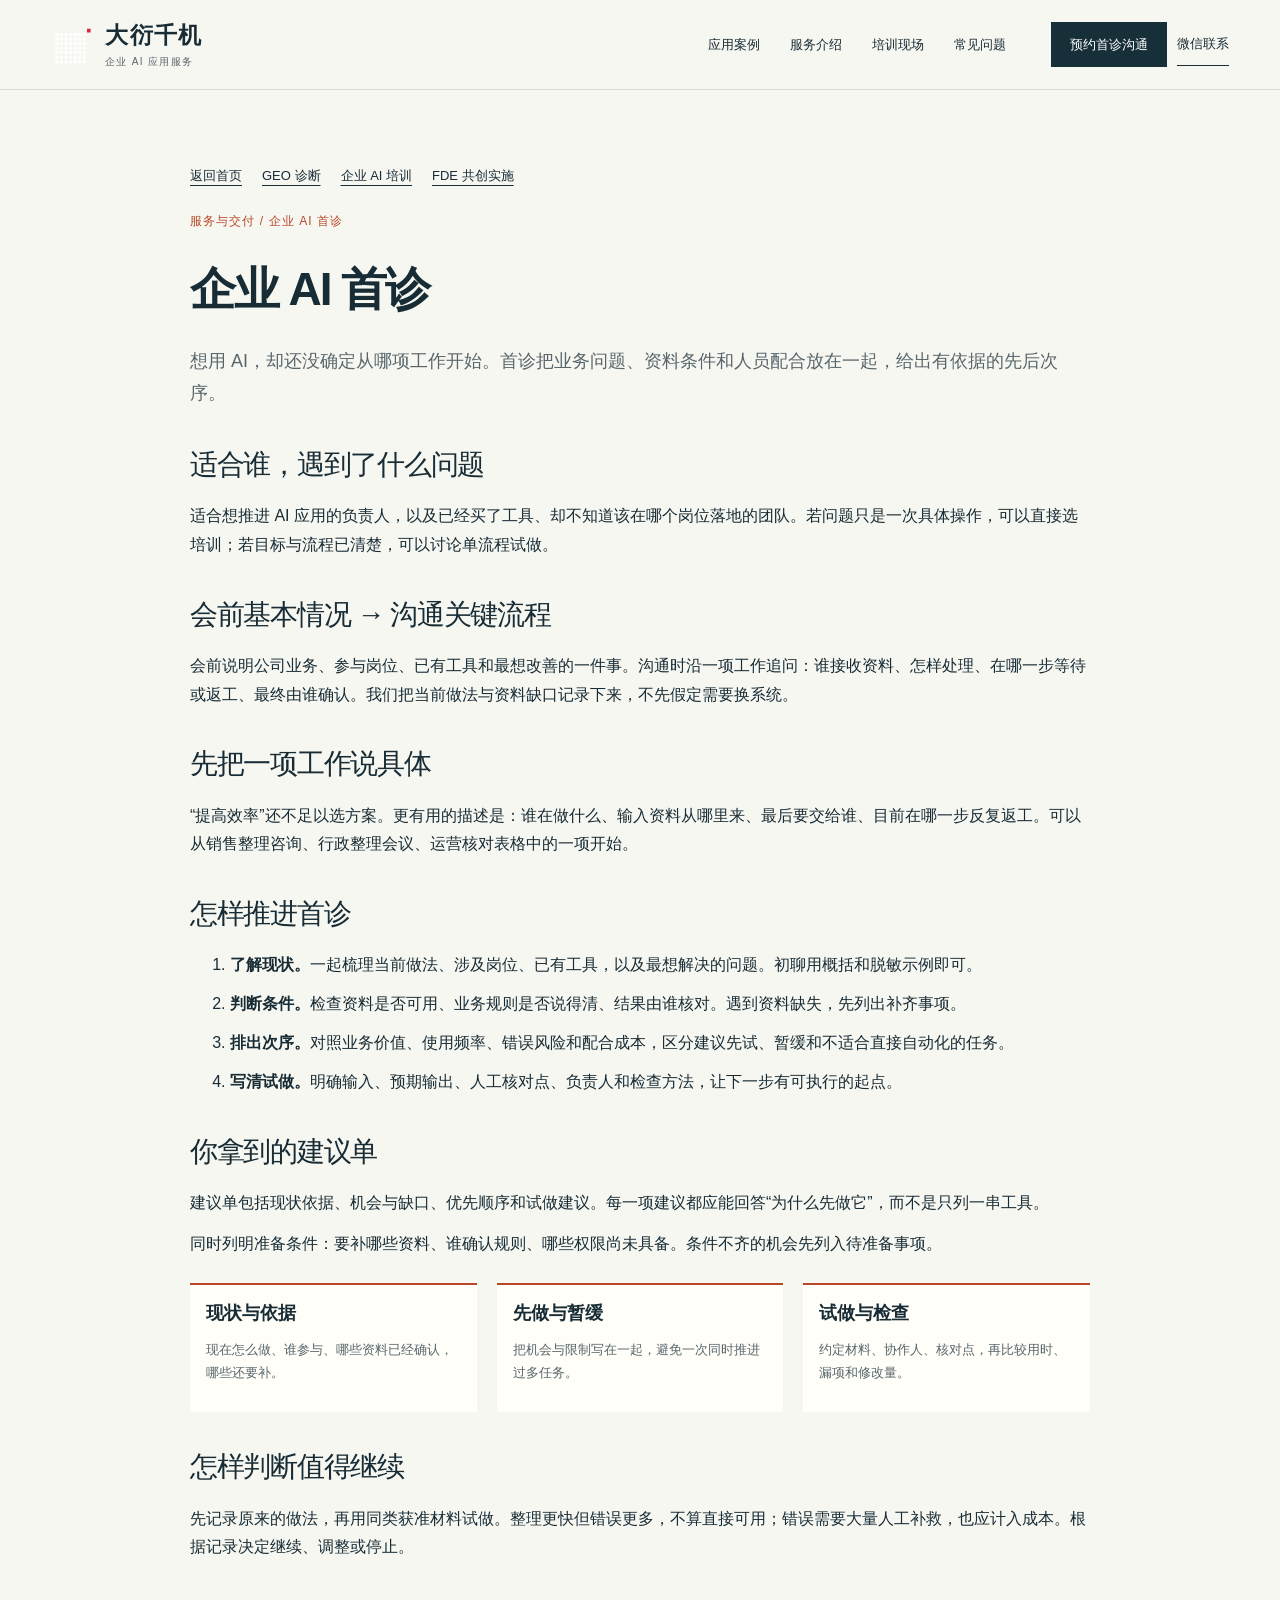
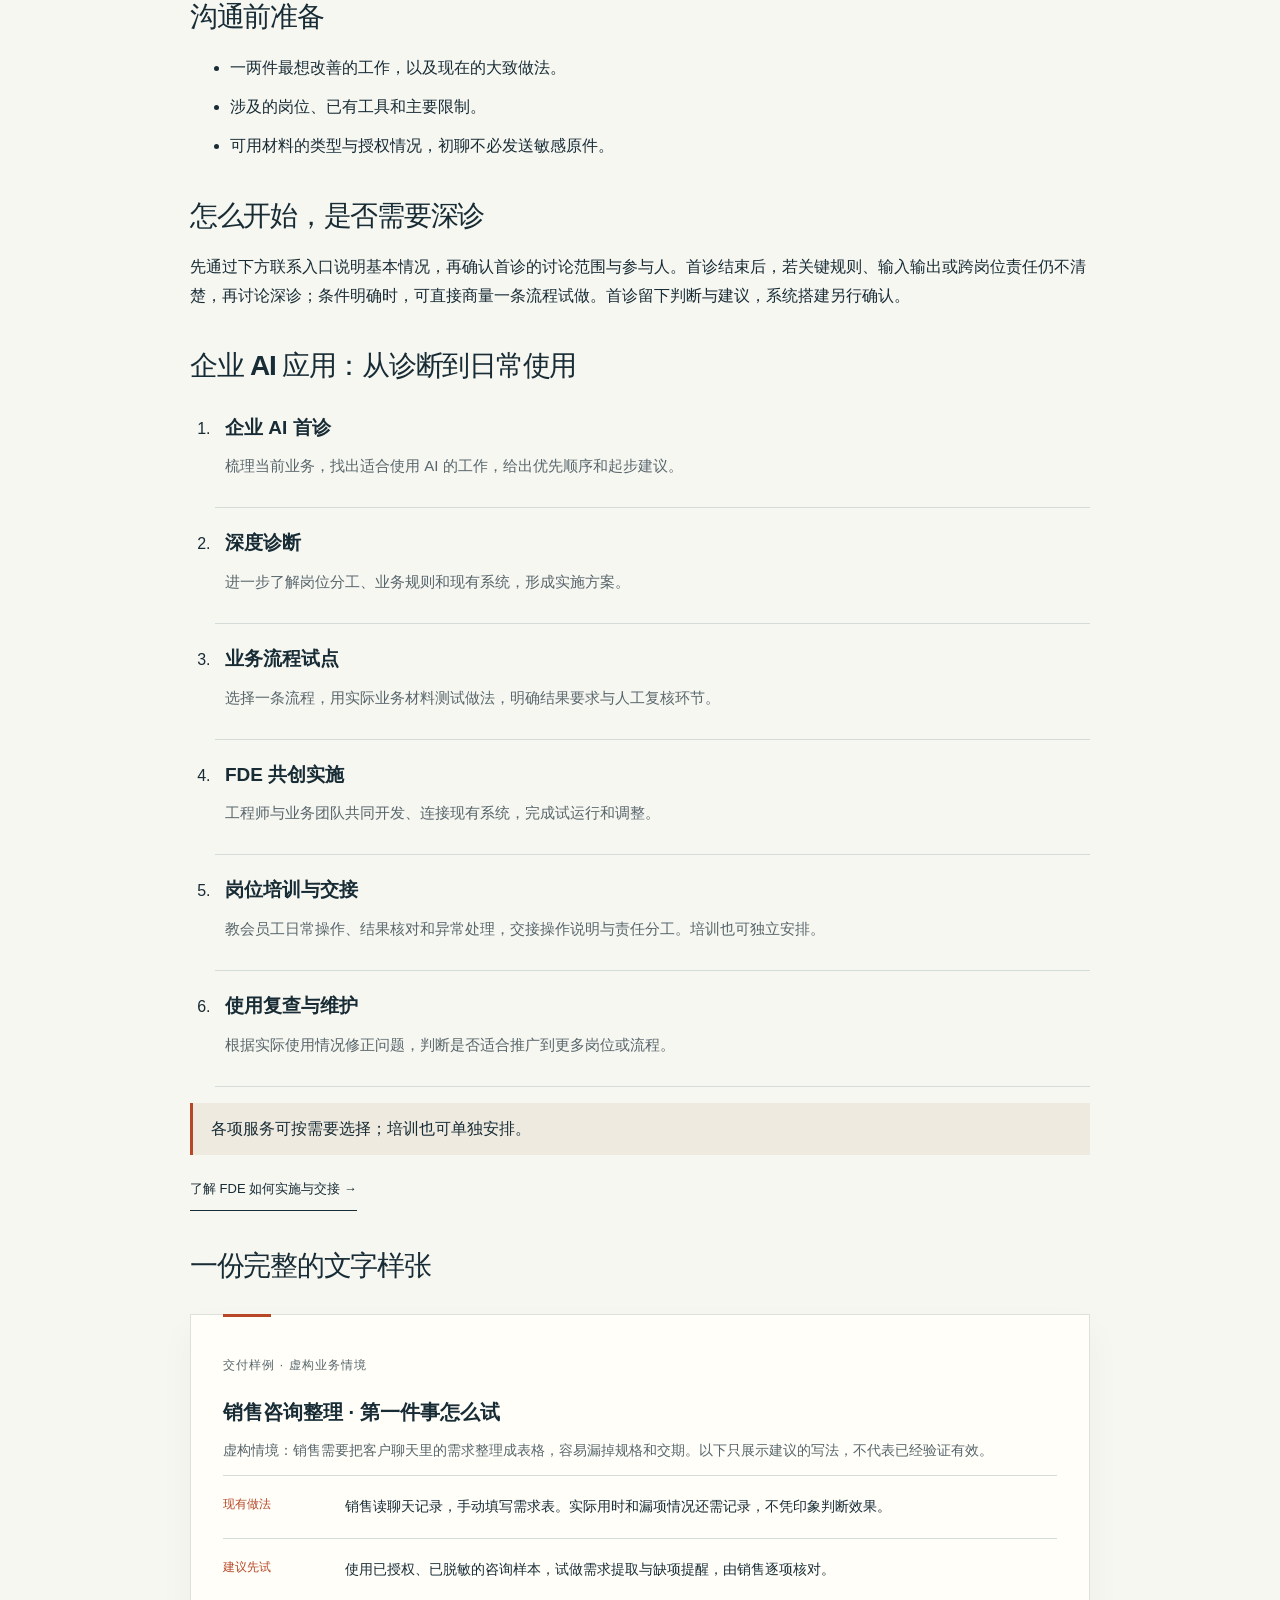
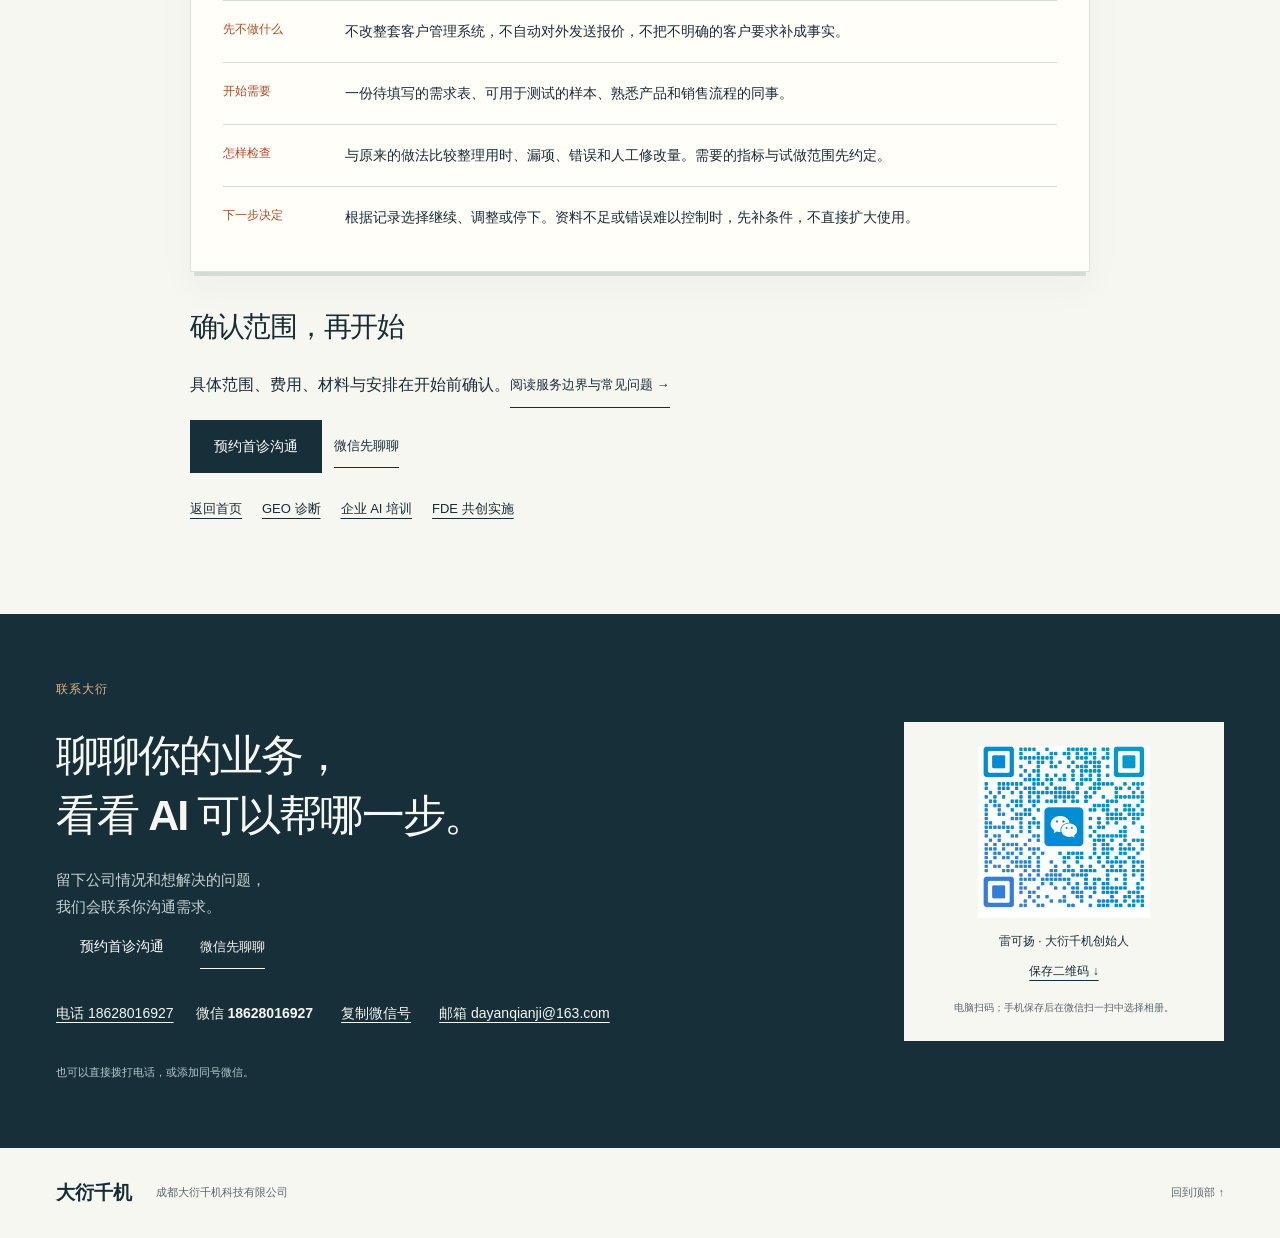
==== services/diagnosis/index.html @ b0a066de "Publish existing public website" ====
<!doctype html><html lang="zh-CN"><head><meta charset="utf-8"><meta name="viewport" content="width=device-width,initial-scale=1"><title>企业 AI 首诊：流程与交付｜大衍千机</title><meta name="description" content="梳理现状与条件，输出机会、优先顺序和试做检查建议。"><link rel="stylesheet" href="../../assets/page.css"><script type="application/ld+json">{"@context": "https://schema.org", "@graph": [{"@type": "Organization", "@id": "https://dayanqianji.com/#organization", "name": "成都大衍千机科技有限公司", "alternateName": "大衍千机", "founder": {"@id": "https://dayanqianji.com/#person"}, "telephone": "18628016927", "email": "dayanqianji@163.com", "url": "https://dayanqianji.com/"}, {"@type": "Person", "@id": "https://dayanqianji.com/#person", "name": "雷可扬", "alternateName": "可扬", "jobTitle": "大衍千机创始人", "worksFor": {"@id": "https://dayanqianji.com/#organization"}}, {"@type": "Service", "name": "企业 AI 首诊", "description": "梳理现状与条件，输出机会、优先顺序和试做检查建议。", "provider": {"@id": "https://dayanqianji.com/#organization"}, "url": "https://dayanqianji.com/services/diagnosis/"}]}</script>
<link rel="canonical" href="https://dayanqianji.com/services/diagnosis/">
<meta property="og:url" content="https://dayanqianji.com/services/diagnosis/"><noscript><style>[data-contact],[data-copy-wechat]{display:none!important}</style></noscript></head><body id="top"><a class="skip" href="#main">跳到正文</a><header class="header">
  <a class="brand" href="../../index.html#top" aria-label="大衍千机首页"><img src="../../assets/logo.svg" width="42" height="42" alt=""><span>大衍千机<small>企业 AI 应用服务</small></span></a>
  <nav aria-label="主导航"><a href="../../index.html#scenarios">应用案例</a><a href="../../index.html#services">服务介绍</a><a href="../../index.html#scenes">培训现场</a><a href="../../index.html#questions">常见问题</a></nav>
  <span class="contact-actions"><a class="button lead-cta small" href="https://my.feishu.cn/share/base/shrcnSEuHCzFN039XWlW2ZPDxAg">预约首诊沟通</a><button class="text-link contact-alternative small" data-contact>微信联系</button></span>
</header>
<main id="main"><article class="wrap detail-page"><nav class="detail-nav" aria-label="其他服务"><a href="../../index.html">返回首页</a><a href="../geo/index.html">GEO 诊断</a><a href="../training/index.html">企业 AI 培训</a><a href="../fde/index.html">FDE 共创实施</a></nav><p class="eyebrow">服务与交付 / 企业 AI 首诊</p><h1>企业 AI 首诊</h1><p class="lead">想用 AI，却还没确定从哪项工作开始。首诊把业务问题、资料条件和人员配合放在一起，给出有依据的先后次序。</p>
<h2>适合谁，遇到了什么问题</h2>
<p>适合想推进 AI 应用的负责人，以及已经买了工具、却不知道该在哪个岗位落地的团队。若问题只是一次具体操作，可以直接选培训；若目标与流程已清楚，可以讨论单流程试做。</p>
<h2>会前基本情况 → 沟通关键流程</h2>
<p>会前说明公司业务、参与岗位、已有工具和最想改善的一件事。沟通时沿一项工作追问：谁接收资料、怎样处理、在哪一步等待或返工、最终由谁确认。我们把当前做法与资料缺口记录下来，不先假定需要换系统。</p>
<h2>先把一项工作说具体</h2>
<p>“提高效率”还不足以选方案。更有用的描述是：谁在做什么、输入资料从哪里来、最后要交给谁、目前在哪一步反复返工。可以从销售整理咨询、行政整理会议、运营核对表格中的一项开始。</p>
<h2>怎样推进首诊</h2>
<ol><li><strong>了解现状。</strong>一起梳理当前做法、涉及岗位、已有工具，以及最想解决的问题。初聊用概括和脱敏示例即可。</li><li><strong>判断条件。</strong>检查资料是否可用、业务规则是否说得清、结果由谁核对。遇到资料缺失，先列出补齐事项。</li><li><strong>排出次序。</strong>对照业务价值、使用频率、错误风险和配合成本，区分建议先试、暂缓和不适合直接自动化的任务。</li><li><strong>写清试做。</strong>明确输入、预期输出、人工核对点、负责人和检查方法，让下一步有可执行的起点。</li></ol>
<h2>你拿到的建议单</h2>
<p>建议单包括现状依据、机会与缺口、优先顺序和试做建议。每一项建议都应能回答“为什么先做它”，而不是只列一串工具。</p>
<p>同时列明准备条件：要补哪些资料、谁确认规则、哪些权限尚未具备。条件不齐的机会先列入待准备事项。</p>
<div class="channel-grid"><article><h3>现状与依据</h3><p>现在怎么做、谁参与、哪些资料已经确认，哪些还要补。</p></article><article><h3>先做与暂缓</h3><p>把机会与限制写在一起，避免一次同时推进过多任务。</p></article><article><h3>试做与检查</h3><p>约定材料、协作人、核对点，再比较用时、漏项和修改量。</p></article></div>
<h2>怎样判断值得继续</h2>
<p>先记录原来的做法，再用同类获准材料试做。整理更快但错误更多，不算直接可用；错误需要大量人工补救，也应计入成本。根据记录决定继续、调整或停止。</p>
<h2>沟通前准备</h2>
<ul><li>一两件最想改善的工作，以及现在的大致做法。</li><li>涉及的岗位、已有工具和主要限制。</li><li>可用材料的类型与授权情况，初聊不必发送敏感原件。</li></ul>
<h2>怎么开始，是否需要深诊</h2>
<p>先通过下方联系入口说明基本情况，再确认首诊的讨论范围与参与人。首诊结束后，若关键规则、输入输出或跨岗位责任仍不清楚，再讨论深诊；条件明确时，可直接商量一条流程试做。首诊留下判断与建议，系统搭建另行确认。</p>
<h2>企业 AI 应用：从诊断到日常使用</h2><ol class="path-steps"><li><h3>企业 AI 首诊</h3><p>梳理当前业务，找出适合使用 AI 的工作，给出优先顺序和起步建议。</p></li><li><h3>深度诊断</h3><p>进一步了解岗位分工、业务规则和现有系统，形成实施方案。</p></li><li><h3>业务流程试点</h3><p>选择一条流程，用实际业务材料测试做法，明确结果要求与人工复核环节。</p></li><li><h3>FDE 共创实施</h3><p>工程师与业务团队共同开发、连接现有系统，完成试运行和调整。</p></li><li><h3>岗位培训与交接</h3><p>教会员工日常操作、结果核对和异常处理，交接操作说明与责任分工。培训也可独立安排。</p></li><li><h3>使用复查与维护</h3><p>根据实际使用情况修正问题，判断是否适合推广到更多岗位或流程。</p></li></ol><p class="path-boundary">各项服务可按需要选择；培训也可单独安排。</p><a class="text-link" href="../../services/fde/index.html">了解 FDE 如何实施与交接 →</a><h2>一份完整的文字样张</h2><article class="paper sample-detail"><p class="eyebrow">交付样例 · 虚构业务情境</p><h3>销售咨询整理 · 第一件事怎么试</h3><p>虚构情境：销售需要把客户聊天里的需求整理成表格，容易漏掉规格和交期。以下只展示建议的写法，不代表已经验证有效。</p><dl><div><dt>现有做法</dt><dd>销售读聊天记录，手动填写需求表。实际用时和漏项情况还需记录，不凭印象判断效果。</dd></div><div><dt>建议先试</dt><dd>使用已授权、已脱敏的咨询样本，试做需求提取与缺项提醒，由销售逐项核对。</dd></div><div><dt>先不做什么</dt><dd>不改整套客户管理系统，不自动对外发送报价，不把不明确的客户要求补成事实。</dd></div><div><dt>开始需要</dt><dd>一份待填写的需求表、可用于测试的样本、熟悉产品和销售流程的同事。</dd></div><div><dt>怎样检查</dt><dd>与原来的做法比较整理用时、漏项、错误和人工修改量。需要的指标与试做范围先约定。</dd></div><div><dt>下一步决定</dt><dd>根据记录选择继续、调整或停下。资料不足或错误难以控制时，先补条件，不直接扩大使用。</dd></div></dl></article><h2>确认范围，再开始</h2><p>具体范围、费用、材料与安排在开始前确认。<a class="text-link" href="../../index.html#questions">阅读服务边界与常见问题 →</a></p><span class="contact-actions"><a class="button lead-cta" href="https://my.feishu.cn/share/base/shrcnSEuHCzFN039XWlW2ZPDxAg">预约首诊沟通</a><button class="text-link contact-alternative" data-contact="企业 AI 首诊">微信先聊聊</button></span><nav class="detail-nav" aria-label="其他服务"><a href="../../index.html">返回首页</a><a href="../geo/index.html">GEO 诊断</a><a href="../training/index.html">企业 AI 培训</a><a href="../fde/index.html">FDE 共创实施</a></nav></article><section class="contact-section" id="contact"><div class="wrap contact-grid">
  <div><p class="eyebrow">联系大衍</p><h2>聊聊你的业务，<br>看看 AI 可以帮哪一步。</h2><p>留下公司情况和想解决的问题，<br>我们会联系你沟通需求。</p><span class="contact-actions"><a class="button lead-cta" href="https://my.feishu.cn/share/base/shrcnSEuHCzFN039XWlW2ZPDxAg">预约首诊沟通</a><button class="text-link contact-alternative" data-contact>微信先聊聊</button></span><div class="public-contact"><a href="tel:18628016927">电话 18628016927</a><span>微信 <b>18628016927</b></span><button data-copy-wechat="18628016927">复制微信号</button><noscript><small>可选中微信号手动复制。</small></noscript><a href="mailto:dayanqianji@163.com">邮箱 dayanqianji@163.com</a><p role="status" aria-live="polite"></p></div><p class="contact-small">也可以直接拨打电话，或添加同号微信。</p></div>
  <div class="qr-card"><img src="../../assets/verified-wechat-qr.png" alt="可扬微信二维码" width="192" height="192"><p>雷可扬 · 大衍千机创始人</p><a href="../../assets/verified-wechat-qr.png" download="可扬-微信二维码.png">保存二维码 ↓</a><small>电脑扫码；手机保存后在微信扫一扫中选择相册。</small></div>
</div></section>
</main><footer class="wrap"><span class="footer-brand">大衍千机</span><span>成都大衍千机科技有限公司</span><a href="#top">回到顶部 ↑</a></footer>
<dialog id="sample-dialog" aria-labelledby="sample-title"><div class="dialog-bar"><span>大衍千机 / 交付样例</span><button data-close aria-label="关闭样例">×</button></div><div class="dialog-content"><p class="eyebrow">交付样例 · 虚构业务情境</p><h2 id="sample-title"></h2><div id="sample-content"></div><div class="dialog-actions"><button class="text-link" id="download-sample">保存文字样例 ↓</button><span class="contact-actions"><a class="button lead-cta" href="https://my.feishu.cn/share/base/shrcnSEuHCzFN039XWlW2ZPDxAg">预约首诊沟通</a><button class="text-link contact-alternative" id="sample-contact" data-contact>微信先聊聊</button></span></div></div></dialog>
<dialog id="photo-dialog" aria-labelledby="photo-title"><div class="dialog-bar"><span id="photo-title">现场原图</span><button data-close aria-label="关闭现场照片">×</button></div><div class="photo-body"></div></dialog>
<dialog id="contact-dialog" aria-labelledby="contact-title"><div class="dialog-bar"><span>微信联系 / 雷可扬</span><button data-close aria-label="关闭联系窗口">×</button></div><div class="dialog-content"><p class="eyebrow">不用填表，也不会自动提交资料</p><h2 id="contact-title">加个微信，聊具体的事。</h2><div class="public-contact"><a href="tel:18628016927">电话 18628016927</a><span>微信 <b>18628016927</b></span><button data-copy-wechat="18628016927">复制微信号</button><noscript><small>可选中微信号手动复制。</small></noscript><a href="mailto:dayanqianji@163.com">邮箱 dayanqianji@163.com</a><p role="status" aria-live="polite"></p></div><div class="contact-modal-grid"><div class="modal-qr"><img src="../../assets/verified-wechat-qr.png" alt="可扬微信二维码" width="210" height="210"><a class="text-link" href="../../assets/verified-wechat-qr.png" download="可扬-微信二维码.png">保存二维码 ↓</a><p>电脑用微信扫码。手机保存图片后，<br>在微信“扫一扫”中从相册选择。<br>若无法下载，可长按图片保存。</p></div><div class="message-helper"><label for="topic">你想聊什么</label><select id="topic"><option>还没确定，先聊聊情况</option><option>企业 AI 首诊</option><option>GEO 诊断</option><option>企业 AI 培训</option><option>FDE 共创实施</option></select><label for="message">可以这样开场 <small>可修改后复制到微信</small></label><textarea id="message" rows="5" maxlength="1200"></textarea><button class="button" id="copy-message">复制这段话</button><p id="copy-status" role="status" aria-live="polite">文字仅留在当前页面，不会自动发送或保存。</p></div></div></div></dialog>
<aside class="mobile-contact" aria-label="快捷联系"><a href="tel:18628016927">电话</a><a href="mailto:dayanqianji@163.com">邮件</a><a href="#contact">微信 / 二维码</a></aside><script src="../../assets/page.js" defer></script></body></html>
---- assets/page.css ----
:root{--ink:#182c35;--muted:#58666b;--paper:#f7f7f2;--white:#fff;--line:#d4dcd9;--accent:#b74726;--soft:#eeeae0;--navy:#172f39;--font:-apple-system,BlinkMacSystemFont,"PingFang SC","Microsoft YaHei",sans-serif}
*{box-sizing:border-box}html{scroll-behavior:smooth;scroll-padding-top:110px}body{margin:0;background:var(--paper);color:var(--ink);font:16px/1.8 var(--font);-webkit-font-smoothing:antialiased}body.lock{overflow:hidden}h1,h2,h3,h4,h5,p,figure{margin:0}h1,h2,h3,h4,h5{line-height:1.35}h1,h2{letter-spacing:-.045em}button,input,textarea,select{font:inherit}button,a,summary{touch-action:manipulation;-webkit-tap-highlight-color:transparent}button{cursor:pointer;border:0;background:none;color:inherit}a{color:inherit;text-decoration:none}img{display:block;max-width:100%;height:auto}button:focus-visible,a:focus-visible,summary:focus-visible,select:focus-visible,textarea:focus-visible{outline:3px solid var(--accent);outline-offset:5px}button:hover,a:hover{text-decoration-color:currentColor}.wrap{width:min(1240px,calc(100% - 112px));margin-inline:auto}.skip{position:fixed;top:-100px;left:16px;padding:12px;background:white;z-index:100}.skip:focus{top:10px}.header{height:90px;padding:0 4%;display:flex;align-items:center;gap:45px;border-bottom:1px solid var(--line);background:#f7f7f2f5;position:sticky;top:0;z-index:10;backdrop-filter:blur(12px)}.brand{display:flex;align-items:center;gap:12px;margin-right:auto}.brand img{width:42px;height:42px}.brand>span{font-size:23px;font-weight:650;letter-spacing:.06em;line-height:1.25}.brand small{display:block;color:var(--muted);font-size:10px;font-weight:400;letter-spacing:.13em;margin-top:6px}.header nav{display:flex;gap:30px;font-size:13px}.header nav a{padding-block:12px}.header nav a:hover{color:var(--accent)}.button{display:inline-flex;justify-content:space-between;align-items:center;gap:36px;padding:13px 23px;background:var(--navy);color:#fff;min-height:50px;font-size:14px;border:1px solid transparent;transition:background .18s}.button:hover{background:#304b55}.button.small{font-size:13px;min-height:44px;padding:10px 18px;gap:25px}.eyebrow{font-size:12px;letter-spacing:.09em;color:var(--accent);margin-bottom:24px}.hero{display:grid;grid-template-columns:1fr 1fr;gap:70px;padding-block:64px 55px;align-items:center}.mark{display:inline-block;background:var(--accent);width:8px;height:8px;margin-right:8px}.hero h1{font-size:clamp(48px,4.65vw,68px);font-weight:650;line-height:1.23}.underline{position:relative;white-space:nowrap}.underline:after{content:"";position:absolute;bottom:-6px;height:4px;background:var(--accent);left:2px;right:0}.hero-lead{font-size:16px;color:var(--muted);margin-top:27px;line-height:1.9}.text-link{display:inline-flex;align-items:center;justify-content:space-between;gap:22px;min-height:44px;border-bottom:1px solid currentColor;padding:6px 0;font-size:13px}.text-link:hover{color:var(--accent)}.hero-copy>.text-link{margin-top:22px}.hero-side{padding-top:14px}.route-label{display:flex;justify-content:space-between;gap:12px;font-size:13px;border-bottom:1px solid var(--ink);padding-bottom:16px}.route-label>span{font-size:11px;color:var(--muted)}.route{display:grid;grid-template-columns:28px 1fr 22px;gap:16px;padding:27px 0;border-bottom:1px solid var(--line);transition:padding .2s,color .2s}.route:hover{color:var(--accent);padding-left:8px}.number{font-size:11px;color:var(--accent);padding-top:4px;font-variant-numeric:tabular-nums}.route strong{display:block;font-size:20px;font-weight:550;line-height:1.5}.route small{display:block;margin-top:8px;font-size:13px;color:var(--muted)}.route i{font-size:11px;font-style:normal;border-left:1px solid #b8c2c2;margin-left:14px;padding-left:14px}.arrow{font-size:24px;align-self:center}.human-note{display:flex;gap:13px;align-items:center;margin-top:26px}.human-note>img{width:48px;height:48px;border-radius:50%;object-fit:cover;object-position:50% 17%}.human-note p{font-size:12px;line-height:1.8}.human-note b{font-weight:500}.human-note p span{display:block;color:var(--muted);font-size:11px}.human-note button{font-size:12px;margin-left:auto;min-height:44px;white-space:nowrap}.principle{border-top:1px solid var(--line);padding-block:18px;display:flex;justify-content:space-between;font-size:12px;color:var(--muted)}.principle span:first-child{color:var(--ink)}
.service-section{padding:70px 0 80px;background:#e9eeeb}.section-heading{display:flex;justify-content:space-between;gap:30px;align-items:end;margin-bottom:36px}.section-heading .eyebrow{margin-bottom:16px}h2{font-size:38px;font-weight:550;line-height:1.4}.section-heading>p{font-size:14px;color:var(--muted);padding-bottom:5px}.service-tabs{display:grid;grid-template-columns:repeat(3,1fr);border-bottom:1px solid #bac6c2;margin-bottom:34px}.service-tabs button{text-align:left;padding:18px 20px;font-size:17px;border-bottom:3px solid transparent;color:var(--muted)}.service-tabs button>span{font-size:11px;margin-right:17px;color:var(--accent)}.service-tabs button[aria-selected=true]{border-bottom-color:var(--accent);background:#f7f7f2;color:var(--ink)}.service-tabs button:hover{background:#f7f7f2}.service-panel{display:grid;grid-template-columns:.92fr 1.08fr;gap:64px;align-items:start}.service-copy{padding:14px 0}.service-tag{font-size:12px;color:var(--muted);margin-bottom:17px}.service-copy h3{font-size:30px;font-weight:550;margin-bottom:18px}.service-copy>p:not(.service-tag):not(.boundary){font-size:14px;color:#46585f;line-height:1.95}.service-copy h4{font-size:13px;margin-top:26px;margin-bottom:10px}.deliver-list{padding:0;list-style:none;font-size:14px;margin:0}.deliver-list li{padding:7px 0;border-bottom:1px solid #cdd7d2}.deliver-list li:before{content:"—";margin-right:10px;color:var(--accent)}.boundary{font-size:12px;color:var(--muted);margin:20px 0}.prepare{margin-top:13px;font-size:12px}.prepare summary{padding:10px 0;cursor:pointer;width:fit-content}.prepare p{color:var(--muted);padding:8px 0 0}.paper{background:#fffef9;padding:28px 32px 22px;box-shadow:0 8px 0 -4px #d3dcd5,0 16px 35px #1b343b0a;border:1px solid #dce1d9;position:relative;min-width:0}.paper:before{content:"";position:absolute;top:-1px;left:32px;height:3px;width:48px;background:var(--accent)}.paper-top{display:flex;justify-content:space-between;gap:10px;font-size:10px;color:var(--muted);padding-bottom:22px;border-bottom:1px solid var(--line)}.sample-label{color:#8e4026}.paper h4{font-size:27px;font-weight:500;margin-top:24px;margin-bottom:19px}.paper h4>span{color:var(--muted);font-size:21px}.paper-intro{font-size:13px;color:var(--muted);line-height:1.85;margin-bottom:18px}.paper-row{display:grid;grid-template-columns:76px 1fr;gap:17px;border-top:1px solid var(--line);padding:20px 0;font-size:13px}.status{font-size:11px;align-self:start;background:#eee5d7;color:#724e26;padding:3px 6px;white-space:nowrap;text-align:center}.status.neutral{background:#edf0ec;color:#52605e}.paper-footer{border-top:1px solid var(--line);display:flex;align-items:center;justify-content:space-between;gap:12px;padding-top:14px;margin-top:6px}.paper-footer>span{font-size:10px;color:var(--muted)}.paper-footer .text-link{font-size:12px;white-space:nowrap}.query{font-size:15px;background:#edf1ed;padding:16px 18px;border-left:2px solid var(--accent);margin-block:20px}.mini-tabs{display:flex;gap:20px;border-bottom:1px solid var(--line)}.mini-tabs button{padding:10px 3px;font-size:12px;min-height:44px;border-bottom:2px solid transparent;color:var(--muted)}.mini-tabs button[aria-pressed=true]{border-bottom-color:var(--accent);color:var(--accent)}.geo-step{padding-block:24px;min-height:200px;font-size:14px;color:var(--muted)}.geo-step h5{font-size:17px;margin-bottom:12px;color:var(--ink)}.small-note{font-size:11px;margin-top:14px}.exercise{padding:20px;background:#edf1ed;font-size:14px;margin-bottom:12px}.exercise>span{font-size:11px;color:var(--muted);display:block;margin-bottom:6px}#exercise-answer{border-left:2px solid var(--accent);padding:0 0 0 15px;font-size:13px;margin-top:20px}#exercise-answer p+p{margin-top:8px}.training-paper .paper-footer{margin-top:22px}
.people{padding-block:78px}.people-grid{display:grid;grid-template-columns:1fr 1fr;gap:35px;align-items:start}.founder{display:flex;gap:30px;align-items:center}.founder>img{width:46%;height:330px;object-fit:cover;object-position:50% 15%}.founder .eyebrow{font-size:11px;margin-bottom:12px}.founder h3{font-size:27px;font-weight:500;white-space:nowrap}.founder h3>span{font-size:13px;color:var(--muted);margin-left:6px}.founder p:not(.eyebrow){font-size:12px;color:var(--muted);margin:10px 0 30px}.event button{display:block;position:relative;padding:0;width:100%;overflow:hidden}.event img{width:100%;height:290px;object-fit:cover;transition:transform .4s}.event button:hover img{transform:scale(1.025)}.event button>span{position:absolute;right:12px;bottom:12px;background:#182c35e8;color:white;font-size:11px;padding:5px 12px}.event figcaption{font-size:11px;color:var(--muted);margin-top:10px}.working{display:grid;grid-template-columns:repeat(3,1fr);gap:40px;margin-top:42px}.working>div{border-top:1px solid var(--line);padding-top:19px}.working span{font-size:11px;color:var(--accent)}.working h3{font-size:19px;font-weight:500;margin:12px 0}.working p{color:var(--muted);font-size:13px}.faq-section{background:var(--soft);padding:64px 0}.faq-grid{display:grid;grid-template-columns:.8fr 1.2fr;gap:70px}.faq-note{color:var(--muted);font-size:13px;margin-top:23px}.faqs details{border-bottom:1px solid #c6cbc3}.faqs details:first-child{border-top:1px solid #c6cbc3}.faqs summary{list-style:none;cursor:pointer;padding:20px 0;display:flex;justify-content:space-between;gap:20px;font-size:15px}.faqs summary::-webkit-details-marker{display:none}.faqs summary>span{color:var(--accent);font-size:18px}.faqs details[open] summary>span{transform:rotate(45deg)}.faqs details p{padding:0 28px 22px 0;font-size:13px;color:#4f5e62;line-height:2}.contact-section{background:var(--navy);color:#f7f7f2;padding:65px 0}.contact-grid{display:grid;grid-template-columns:1fr 320px;gap:80px;align-items:center}.contact-section .eyebrow{color:#e9b58c}.contact-section h2{font-size:43px}.contact-section h2+p{font-size:15px;color:#c6d3d5;margin-top:21px}.accent{background:#d9ac84;color:#142f39;margin-top:26px}.accent:hover{background:#edc7a5}.contact-small{font-size:11px;color:#b7c8ce;margin-top:16px}.qr-card{padding:24px;background:#f7f7f2;color:var(--ink);text-align:center}.qr-card img{width:172px;height:172px;margin:auto}.qr-card p{font-size:12px;margin-top:13px}.qr-card a{font-size:12px;display:inline-block;padding:9px 10px;text-decoration:underline;text-underline-offset:5px}.qr-card small{display:block;font-size:10px;color:var(--muted);margin-top:7px;line-height:1.8}footer{display:flex;gap:24px;align-items:center;padding-block:25px;font-size:11px;color:var(--muted)}.footer-brand{font-size:19px;color:var(--ink);font-weight:600}footer a{margin-left:auto;padding:10px 0}.no-script{padding:20px;background:white;color:var(--accent)}dialog{color:var(--ink);border:0;padding:0;background:var(--paper);width:min(800px,calc(100% - 40px));max-height:90dvh;box-shadow:0 30px 100px #0004}dialog::backdrop{background:#10232bcc;backdrop-filter:blur(4px)}.dialog-bar{display:flex;align-items:center;justify-content:space-between;gap:20px;padding:10px 26px;border-bottom:1px solid var(--line);position:sticky;top:0;background:var(--paper);z-index:1;font-size:12px}.dialog-bar button{font-size:28px;width:44px;height:44px;line-height:1}.dialog-content{padding:32px 38px 36px}.dialog-content h2{font-size:28px;margin-bottom:24px}.dialog-content .eyebrow{font-size:11px;margin-bottom:15px}.sample-detail{font-size:14px}.sample-detail>p{margin-bottom:20px;color:var(--muted)}.sample-detail dl{margin:0}.sample-detail dl>div{display:grid;grid-template-columns:100px 1fr;gap:22px;border-top:1px solid var(--line);padding:18px 0}.sample-detail dt{color:var(--accent);font-size:12px}.sample-detail dd{margin:0}.dialog-actions{display:flex;justify-content:space-between;gap:20px;border-top:1px solid var(--line);padding-top:23px;margin-top:20px}.photo-body{padding:20px}.photo-body p{font-size:12px;color:var(--muted);margin-top:16px}#photo-dialog{width:min(1100px,calc(100% - 32px))}.contact-modal-grid{display:grid;grid-template-columns:235px 1fr;gap:32px}.modal-qr{text-align:center}.modal-qr img{width:210px;height:210px;margin:0 auto}.modal-qr p{font-size:11px;color:var(--muted);margin-top:14px;line-height:1.9}.message-helper label{display:block;font-size:13px;margin-bottom:7px}.message-helper label small{font-size:10px;color:var(--muted);display:block}.message-helper select,.message-helper textarea{display:block;width:100%;background:#fffef9;border:1px solid #afbbb9;border-radius:0;color:var(--ink);padding:10px 12px;font-size:14px;margin-bottom:18px}.message-helper textarea{resize:vertical;min-height:140px;line-height:1.9}.message-helper select{min-height:44px}#copy-status{font-size:11px;color:var(--muted);margin-top:12px}.message-helper .button{width:100%;justify-content:center}[hidden]{display:none!important}
@media(min-width:1500px){.hero{gap:100px}.hero h1{font-size:74px}}
@media(max-width:1100px){.wrap{width:calc(100% - 64px)}.header{gap:24px;padding-inline:32px}.header nav{gap:20px}.hero{gap:42px}.hero h1{font-size:54px}.route strong{font-size:17px}.route i{display:none}.service-panel{gap:36px}.paper{padding:24px}.paper-footer{flex-wrap:wrap}.founder{gap:20px}.founder h3{font-size:23px}.founder h3 span{display:block;margin:6px 0}.founder>img{height:300px}.event img{height:265px}.faq-grid{gap:36px}.contact-grid{gap:45px}}
@media(max-width:760px){html{scroll-padding-top:88px}.wrap{width:calc(100% - 40px)}.header{height:74px;padding-inline:20px;gap:15px}.brand{gap:9px}.brand img{width:35px;height:35px}.brand>span{font-size:20px}.brand small{font-size:8px;margin-top:4px}.header nav{display:none}.button.small{font-size:12px;padding:8px 12px;gap:15px}.hero{display:block;padding-block:35px 28px}.eyebrow{font-size:10px;margin-bottom:20px}.hero h1{font-size:clamp(37px,9.6vw,58px);line-height:1.3}.desktop-break{display:none}.hero-lead{font-size:13px;margin-top:23px;line-height:1.95}.hero-copy>.text-link{font-size:12px;margin-top:14px}.hero-side{padding-top:32px}.route-label{font-size:11px;padding-bottom:10px}.route-label>span{font-size:10px}.route{padding:19px 0;grid-template-columns:22px 1fr 20px;gap:10px}.route strong{font-size:16px}.route small{font-size:11px;margin-top:5px}.route i{display:inline;font-size:10px;margin-left:10px;padding-left:10px}.number{font-size:10px}.arrow{font-size:21px}.human-note{gap:11px;margin-top:22px}.human-note p{font-size:11px}.human-note p span{font-size:10px}.human-note button{font-size:11px}.human-note>img{width:43px;height:43px}.principle{display:block;font-size:10px;padding-block:13px}.principle span{display:block}.service-section{padding:40px 0 45px}.section-heading{display:block;margin-bottom:26px}h2{font-size:29px}.section-heading .eyebrow{margin-bottom:13px}.section-heading>p{font-size:12px;margin-top:17px}.service-tabs{margin-bottom:26px}.service-tabs button{text-align:center;font-size:13px;padding:14px 4px;min-height:52px;white-space:nowrap}.service-tabs button>span{display:none}.service-panel{grid-template-columns:1fr;gap:24px}.service-copy{padding:0}.service-tag{font-size:11px;margin-bottom:13px}.service-copy h3{font-size:25px;margin-bottom:16px}.service-copy>p:not(.service-tag):not(.boundary){font-size:13px}.deliver-list{font-size:12px}.service-copy h4{margin-top:20px}.boundary{font-size:11px;margin:17px 0}.service-copy>.button{width:100%}.paper{padding:22px 20px 18px}.paper-top{font-size:9px;padding-bottom:18px}.paper h4{font-size:25px;margin-block:21px 15px}.paper h4>span{font-size:20px}.paper-intro{font-size:12px}.paper-row{grid-template-columns:66px 1fr;gap:12px;padding:17px 0;font-size:12px}.status{font-size:10px;padding:3px 4px}.paper-footer{flex-wrap:nowrap}.paper-footer>span{font-size:9px;max-width:62%}.paper-footer .text-link{font-size:11px;gap:10px}.geo-step{min-height:190px;font-size:13px}.query{font-size:13px}.people{padding-block:43px}.people-grid{grid-template-columns:1fr;gap:28px}.founder{gap:25px}.founder>img{height:270px;width:45%}.founder h3{font-size:25px}.founder h3 span{display:inline;font-size:12px;margin-left:8px}.founder p:not(.eyebrow){font-size:11px;margin-bottom:20px}.founder .text-link{font-size:12px}.event img{height:auto;aspect-ratio:1.65;object-fit:cover}.event figcaption{font-size:10px}.working{grid-template-columns:1fr;gap:0;margin-top:27px}.working>div{display:grid;grid-template-columns:85px 1fr;padding:18px 0;gap:4px 10px}.working span{font-size:10px;padding-top:3px}.working h3{font-size:17px;margin:0}.working p{grid-column:2;font-size:12px}.working p br{display:none}.faq-section{padding:40px 0}.faq-grid{display:block}.faq-note{font-size:12px;margin:17px 0 24px}.faq-note br{display:none}.faqs summary{font-size:14px;padding:18px 0}.faqs details p{font-size:12px}.contact-section{padding:42px 0}.contact-grid{grid-template-columns:1fr;gap:32px}.contact-section h2{font-size:31px}.contact-section h2+p{font-size:13px}.contact-small{font-size:10px}.qr-card{display:grid;grid-template-columns:125px 1fr;gap:4px 18px;text-align:left;padding:18px;align-items:center}.qr-card img{grid-row:1/4;width:125px;height:125px}.qr-card p{font-size:11px;margin:0}.qr-card a{font-size:11px;padding:0;width:fit-content;min-height:32px}.qr-card small{font-size:10px;margin:0}.contact-section .accent{width:100%}footer{gap:8px 15px;flex-wrap:wrap;font-size:10px;padding-block:20px}.footer-brand{font-size:17px}footer a{margin-left:0;width:100%}dialog{width:calc(100% - 20px);max-height:92dvh}.dialog-bar{padding:8px 16px;font-size:11px}.dialog-content{padding:23px 21px 28px}.dialog-content h2{font-size:24px}.dialog-content .eyebrow{font-size:10px}.sample-detail{font-size:13px}.sample-detail dl>div{grid-template-columns:1fr;gap:7px;padding:15px 0}.dialog-actions{flex-wrap:wrap;gap:18px}.dialog-actions .button{width:100%}.contact-modal-grid{grid-template-columns:1fr;gap:25px}.modal-qr img{width:185px;height:185px}.modal-qr p{font-size:11px}.message-helper{border-top:1px solid var(--line);padding-top:22px}.message-helper select,.message-helper textarea{font-size:16px}.message-helper label small{display:inline;margin-left:10px}.photo-body{padding:12px}.photo-body p{font-size:11px}}
@media(max-width:360px){.header{padding-inline:16px}.wrap{width:calc(100% - 32px)}.brand>span{font-size:18px}.brand img{width:32px;height:32px}.button.small{gap:9px}.route strong{font-size:15px}.route i{font-size:9px;margin-left:6px;padding-left:6px}.human-note button{font-size:10px}.founder{gap:18px}.founder h3{font-size:22px}.founder h3 span{display:block;margin:7px 0}.qr-card{grid-template-columns:105px 1fr;gap:8px 13px}.qr-card img{width:105px;height:105px}}
@media(prefers-reduced-motion:reduce){html{scroll-behavior:auto}*,*:before,*:after{transition:none!important}}
@media print{.header,button,.service-tabs,.contact-section,footer,dialog,.prepare{display:none!important}.wrap{width:100%}.service-panel[hidden]{display:grid!important}.service-panel{break-inside:avoid;margin-bottom:30px}.hero{padding:0}.paper{box-shadow:none}}

/* V6 additions; V5 colors, typography, panels and dialog stack retained. */
.service-detail-link{display:flex;width:fit-content;margin:0 0 20px}
.publication{display:grid;grid-template-columns:.7fr 1fr;gap:54px;align-items:center;border-top:1px solid var(--line);padding-top:44px;margin-top:44px}
.publication-image{display:block;background:var(--soft);max-width:340px}
.publication-image img{width:100%;height:auto}
.publication h2{font-size:30px;margin-bottom:20px}
.publication p:not(.eyebrow){font-size:14px;color:var(--muted);margin:14px 0}
.publication .publication-meta{font-size:12px}
.publication small{display:block;color:var(--muted);font-size:11px;margin-top:18px}
.event img{object-position:center bottom}
.public-contact{display:flex;flex-wrap:wrap;align-items:center;gap:10px 22px;margin:18px 0;font-size:14px;overflow-wrap:anywhere}
.public-contact a,.public-contact button{text-decoration:underline;text-underline-offset:4px;min-height:44px;display:inline-flex;align-items:center}
.public-contact [role=status]{flex-basis:100%;font-size:11px}
.mobile-contact{display:none}
.detail-page{max-width:900px;padding-block:50px 70px}
.detail-page h1{font-size:46px;margin:25px 0}
.detail-page .lead{font-size:18px;color:var(--muted);margin-bottom:35px}
.detail-page h2{font-size:28px;margin:35px 0 18px}
.detail-page h3{font-size:20px;margin:23px 0 12px}
.detail-page p{margin-block:12px}
.detail-page li{margin-block:10px}
.detail-page .paper{margin-top:28px}
.detail-nav{display:flex;flex-wrap:wrap;gap:20px;font-size:13px;margin-block:24px}
.detail-nav a{text-decoration:underline;text-underline-offset:5px}
.channel-grid{display:grid;grid-template-columns:repeat(3,1fr);gap:20px;margin-top:25px}
.channel-grid article{border-top:2px solid var(--accent);padding:16px;background:#fffef9}
.channel-grid p{font-size:13px;color:var(--muted)}
.channel-grid h3{font-size:18px;margin:0 0 10px}
.preview-library{padding-block:40px}
.preview-library>h2{font-size:28px;margin-bottom:20px}
.preview-library>details{border-top:1px solid var(--line);padding:18px 0}
.preview-library>details>summary{cursor:pointer;font-size:18px}
.preview-library .detail-page{padding:15px 0}
.preview-library .detail-page h2{font-size:26px}
.copy-fallback{position:fixed;left:10px;bottom:10px;z-index:100;width:230px}
@media(max-width:760px){
 body{padding-bottom:calc(66px + env(safe-area-inset-bottom))}
 body:has(.mobile-contact .public-contact){padding-bottom:calc(156px + env(safe-area-inset-bottom))}
 .publication{grid-template-columns:1fr;gap:24px;padding-top:28px;margin-top:30px}
 .publication-image{width:70%;max-width:290px;margin-inline:auto}
 .publication h2{font-size:27px}
 .mobile-contact{display:flex;align-items:center;justify-content:center;gap:8px;flex-wrap:wrap;position:fixed;inset:auto 0 0;background:var(--paper);border-top:1px solid var(--line);z-index:20;padding:6px 12px calc(6px + env(safe-area-inset-bottom));box-shadow:0 -3px 18px #182c3510}
 .mobile-contact>a,.mobile-contact>button{min-height:44px;display:flex;align-items:center;font-size:12px;padding:6px 12px}
 .mobile-contact>.public-contact{margin:0;gap:5px;font-size:11px;justify-content:center}
 .mobile-contact .public-contact [role=status]:empty{display:none}
 .mobile-contact .public-contact [role=status]{margin:0}
 body.lock .mobile-contact{visibility:hidden}
 .detail-page{padding-block:28px 40px}
 .detail-page h1{font-size:34px}
 .detail-page .lead{font-size:15px}
 .channel-grid{grid-template-columns:1fr;gap:14px}
}
@media print{.mobile-contact{display:none!important}body{padding-bottom:0}}

.journeys,.scenarios{padding-block:70px}
.lead-cta{margin:8px 12px 8px 0}
.cadence{padding-block:15px 65px}
.journeys>p,.scenarios>p{color:var(--muted);margin:18px 0 30px}
.journeys details{border-top:1px solid var(--line);padding:22px 0}
.journeys summary{cursor:pointer;font-size:23px}
.path-steps{padding-left:25px;max-width:900px}
.path-steps li{padding:12px 0 16px 10px;border-bottom:1px solid var(--line)}
.path-steps h3{font-size:19px;margin:0 0 9px}
.path-steps p{font-size:15px;color:var(--muted)}
.path-boundary{border-left:3px solid var(--accent);padding:12px 18px;margin:25px 0;background:var(--soft)}
.scenario-grid{display:grid;grid-template-columns:repeat(2,1fr);gap:24px}
.scenario-card{border-top:2px solid var(--accent);padding:26px;background:#fffef9}
.scenario-card h3{font-size:23px;margin-bottom:17px}
.scenario-card p{font-size:14px;color:var(--muted)}
.gallery-section{background:var(--navy);color:var(--paper);padding-block:65px}
.gallery-section .eyebrow{color:#e9b58c}
.gallery-section .section-heading>p{color:#c6d3d5;max-width:450px}
.photo-rail{display:flex;overflow-x:auto;gap:28px;padding:0 max(20px,calc((100vw - 1240px)/2)) 28px;scroll-snap-type:x proximity}
.photo-card{flex:0 0 min(74vw,850px);scroll-snap-align:center}
.photo-card a{display:block;border-radius:18px;overflow:hidden}
.photo-card img{width:100%;aspect-ratio:16/10;object-fit:cover;object-position:var(--focus)}
.photo-card figcaption{display:flex;gap:18px;justify-content:space-between;padding-top:18px;font-size:14px}
.photo-card figcaption span{color:#c6d3d5;font-size:12px;white-space:nowrap}
.gallery-hint{font-size:12px;color:#c6d3d5;margin-bottom:22px}
.photo-body img{width:100%;height:70dvh;object-fit:contain}
.people-grid{grid-template-columns:1fr}
.founder{max-width:650px}
@media(max-width:760px){
 .journeys,.scenarios{padding-block:42px}
 .journeys summary{font-size:19px}
 .scenario-grid{grid-template-columns:1fr}
 .scenario-card{padding:22px}
 .photo-card{flex-basis:88vw}
 .photo-rail{gap:16px}
 .photo-card figcaption{display:block;font-size:13px}
 .photo-card figcaption span{display:block;margin-top:5px}
 .gallery-section{padding-block:42px}
 .mobile-contact{flex-wrap:nowrap;justify-content:space-around}
 .mobile-contact>a{padding:6px 8px}
 body{padding-bottom:calc(66px + env(safe-area-inset-bottom))}
}

.contact-actions{display:inline-flex;align-items:center;gap:12px;flex-wrap:wrap;vertical-align:middle}.contact-actions .lead-cta{margin:0}.contact-alternative{min-height:44px;white-space:nowrap;background:transparent}.contact-alternative.small{font-size:13px;min-height:44px}.header .contact-actions{gap:10px;justify-content:flex-end}

.scenario-industry{display:block;font-size:12px;letter-spacing:.08em;color:var(--accent);margin-bottom:12px}.scenario-card h3{font-size:22px;line-height:1.45}.scenario-card p{font-size:15px;line-height:1.85}.scenario-tags{list-style:none;display:flex;flex-wrap:wrap;gap:8px;padding:0;margin:18px 0 0}.scenario-tags li{font-size:11px;line-height:1.5;padding:4px 8px;border:1px solid var(--line);background:var(--paper);color:var(--muted)}

/* Case work is presented as work, without decorative process diagrams. */
.scenarios{padding-block:clamp(56px,7vw,96px);scroll-margin-top:96px}
.scenario-heading{display:flex;justify-content:space-between;align-items:flex-end;gap:24px;margin-bottom:32px}
.scenario-heading h2{font-size:clamp(30px,3.5vw,44px);font-weight:650;line-height:1.3;letter-spacing:-.025em}
.scenario-heading p{font-size:15px;color:var(--muted);margin:0 0 5px}
.scenario-grid{display:grid;grid-template-columns:repeat(2,minmax(0,1fr));gap:0 40px;border-top:1px solid var(--line)}
.scenario-card{min-width:0;padding:30px 0 32px;border:0;border-bottom:1px solid var(--line);background:transparent;box-shadow:none;border-radius:0}
.case-top{display:flex;justify-content:space-between;align-items:center;margin-bottom:12px}
.scenario-industry{display:block;margin:0;font-size:13px;line-height:1.6;letter-spacing:0;color:var(--accent);font-weight:600}
.case-number{font-family:ui-monospace,monospace;font-size:13px;color:#98a2a3}
.scenario-card h3{margin:0 0 12px;font-size:clamp(22px,2vw,27px);line-height:1.45;font-weight:650;letter-spacing:-.015em;color:var(--ink)}
.scenario-card p{max-width:32em;margin:0;font-size:16px;line-height:1.9;color:#536269}
.scenario-action{display:flex;align-items:center;justify-content:space-between;gap:24px;margin-top:28px}
.scenario-action p{font-size:15px;color:var(--muted);margin:0}
.scenario-action .lead-cta{margin:0;flex-shrink:0}
.service-section .section-heading h2{max-width:750px}
.service-panel .paper{align-self:start}
.paper-preview{min-height:300px;display:flex;flex-direction:column;justify-content:center}
.paper-preview .paper-intro{font-size:15px;line-height:1.8;margin-bottom:24px}
.paper-preview .paper-footer{margin-top:0}
.sample-items{list-style:none;margin:0 0 28px;padding:0;display:flex;gap:10px;flex-wrap:wrap;color:var(--muted);font-size:13px}
.sample-items li{padding:7px 0;margin-right:14px;border-bottom:1px solid var(--line)}
.gallery-section .section-heading .eyebrow{display:none}
@media(max-width:760px){.scenario-heading{display:block}.scenario-heading p{margin-top:12px}.scenario-grid{grid-template-columns:1fr}.scenario-card{padding-block:24px}.scenario-card h3{font-size:23px}.scenario-card p{font-size:15px}.scenario-action{align-items:flex-start;flex-direction:column;gap:16px}.scenario-action .lead-cta{width:100%}.paper-preview{min-height:260px}}
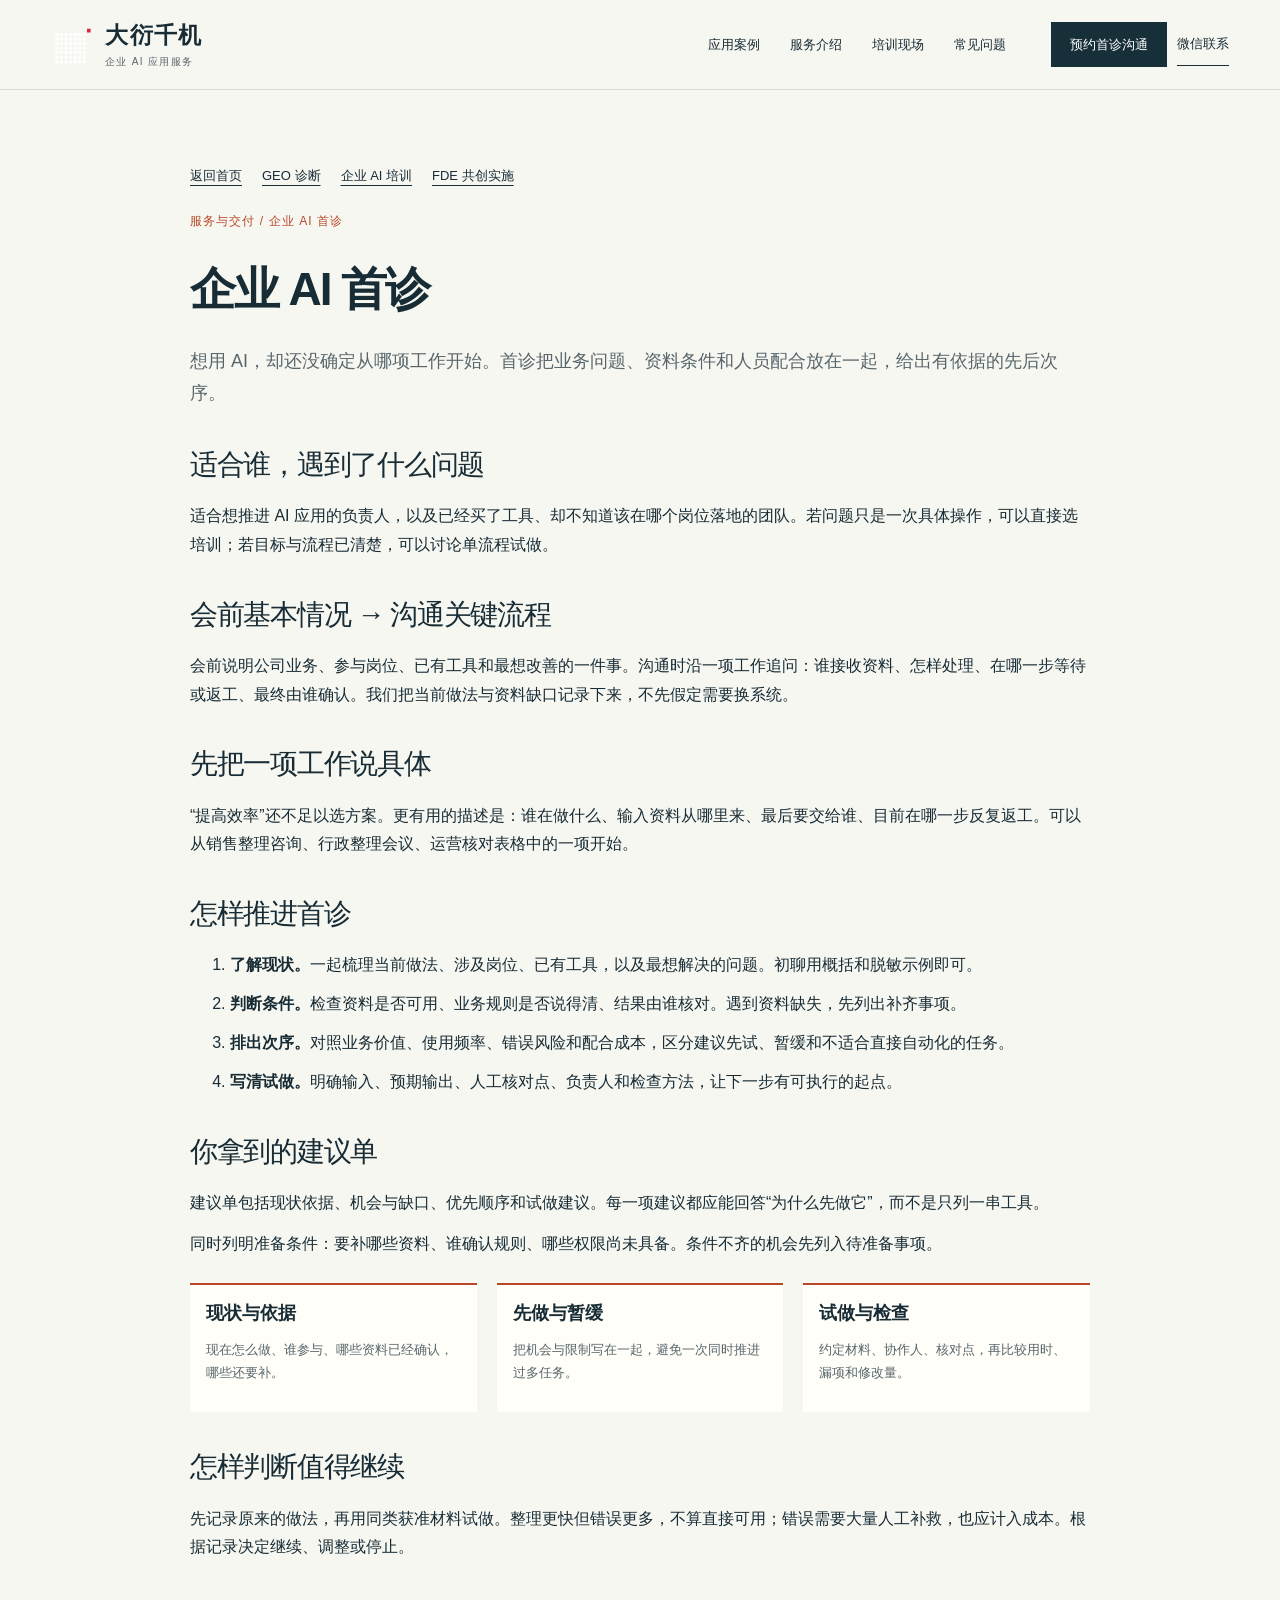
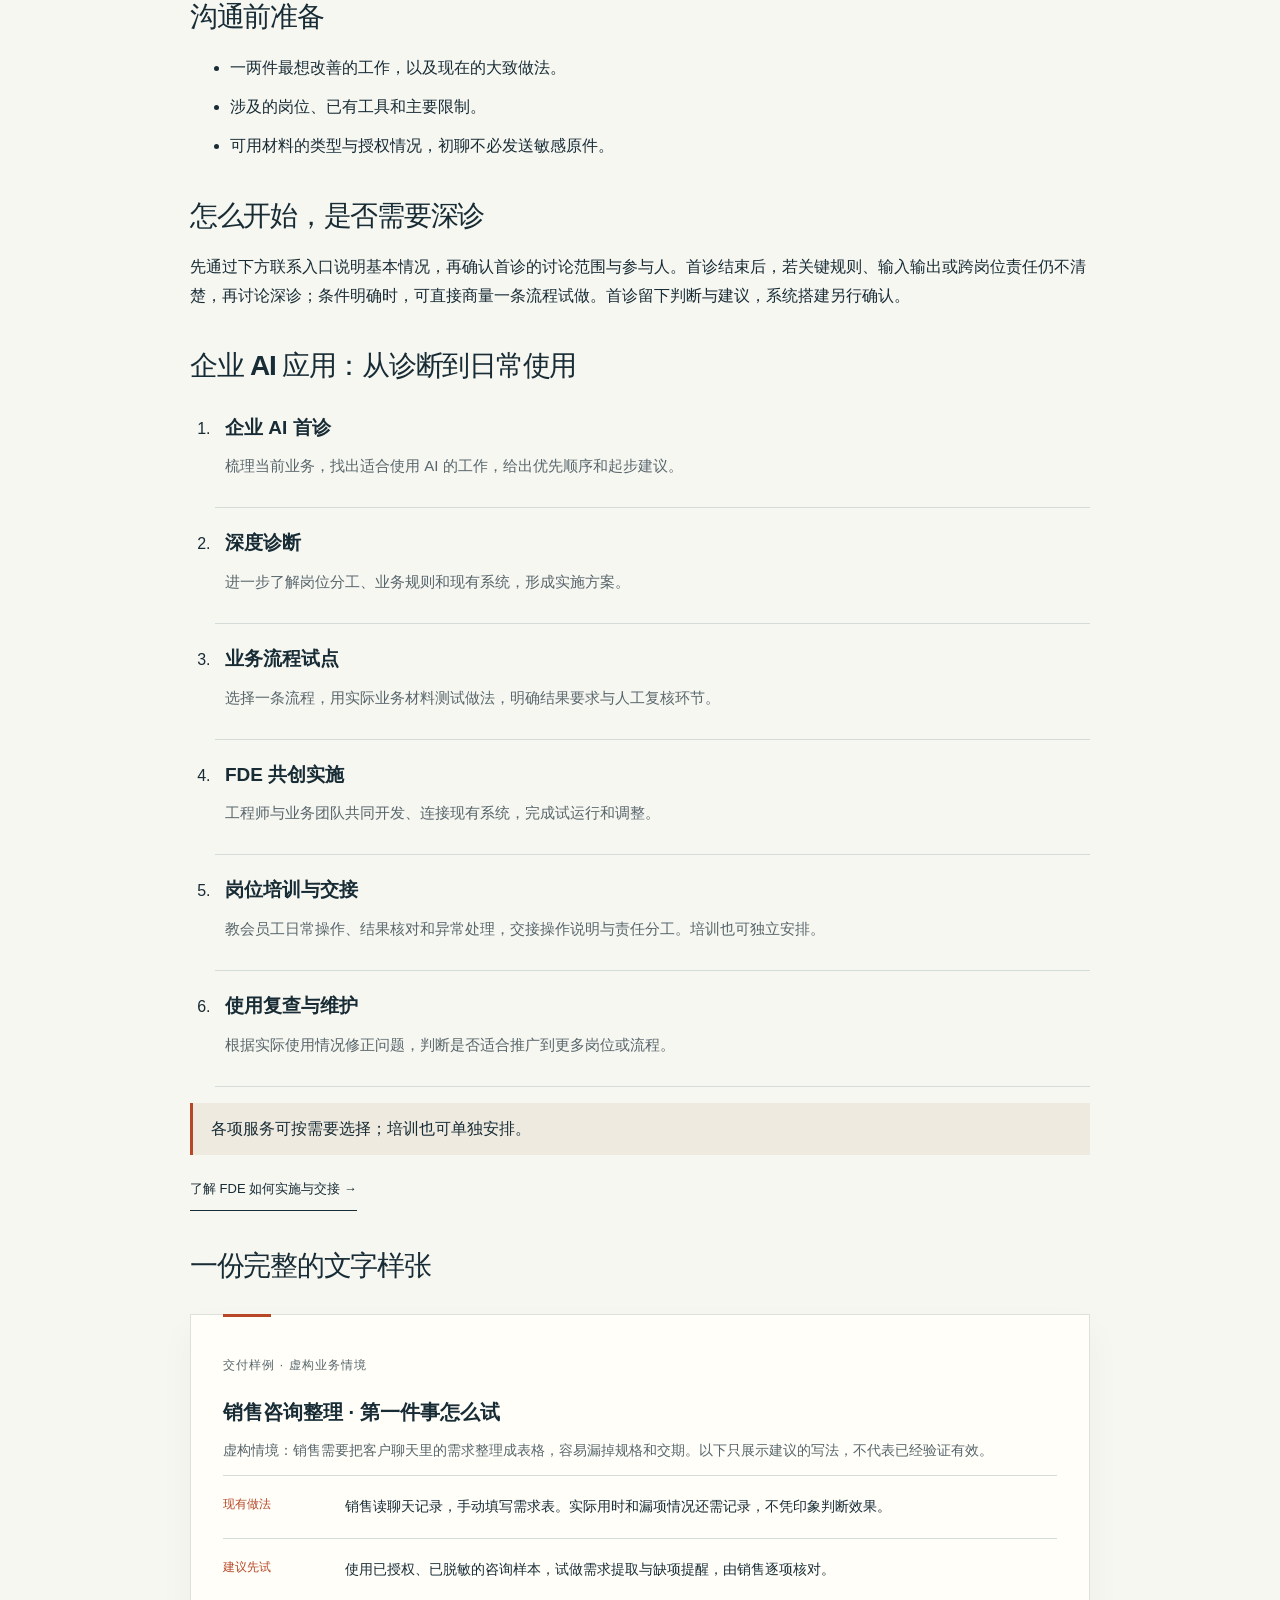
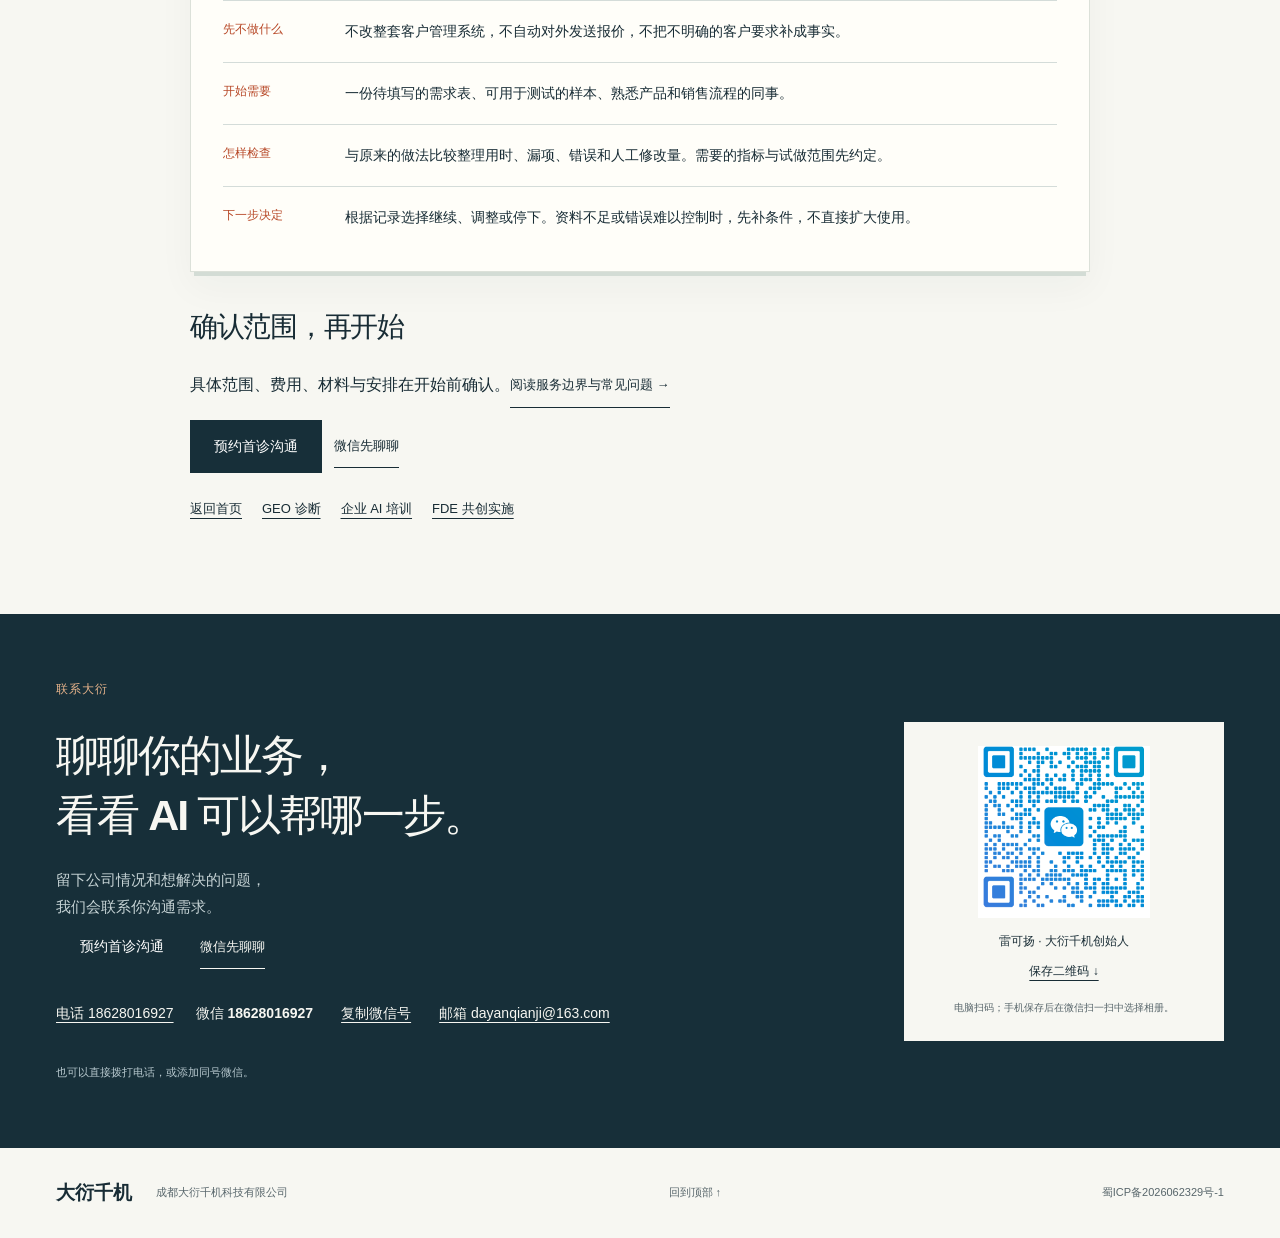
==== commit 8bd29f9a: "Add confirmed ICP registration to website footer" ====
--- a/services/diagnosis/index.html
+++ b/services/diagnosis/index.html
@@ -28,7 +28,7 @@
   <div><p class="eyebrow">联系大衍</p><h2>聊聊你的业务，<br>看看 AI 可以帮哪一步。</h2><p>留下公司情况和想解决的问题，<br>我们会联系你沟通需求。</p><span class="contact-actions"><a class="button lead-cta" href="https://my.feishu.cn/share/base/shrcnSEuHCzFN039XWlW2ZPDxAg">预约首诊沟通</a><button class="text-link contact-alternative" data-contact>微信先聊聊</button></span><div class="public-contact"><a href="tel:18628016927">电话 18628016927</a><span>微信 <b>18628016927</b></span><button data-copy-wechat="18628016927">复制微信号</button><noscript><small>可选中微信号手动复制。</small></noscript><a href="mailto:dayanqianji@163.com">邮箱 dayanqianji@163.com</a><p role="status" aria-live="polite"></p></div><p class="contact-small">也可以直接拨打电话，或添加同号微信。</p></div>
   <div class="qr-card"><img src="../../assets/verified-wechat-qr.png" alt="可扬微信二维码" width="192" height="192"><p>雷可扬 · 大衍千机创始人</p><a href="../../assets/verified-wechat-qr.png" download="可扬-微信二维码.png">保存二维码 ↓</a><small>电脑扫码；手机保存后在微信扫一扫中选择相册。</small></div>
 </div></section>
-</main><footer class="wrap"><span class="footer-brand">大衍千机</span><span>成都大衍千机科技有限公司</span><a href="#top">回到顶部 ↑</a></footer>
+</main><footer class="wrap"><span class="footer-brand">大衍千机</span><span>成都大衍千机科技有限公司</span><a href="#top">回到顶部 ↑</a><a href="https://beian.miit.gov.cn/" target="_blank" rel="noopener">蜀ICP备2026062329号-1</a></footer>
 <dialog id="sample-dialog" aria-labelledby="sample-title"><div class="dialog-bar"><span>大衍千机 / 交付样例</span><button data-close aria-label="关闭样例">×</button></div><div class="dialog-content"><p class="eyebrow">交付样例 · 虚构业务情境</p><h2 id="sample-title"></h2><div id="sample-content"></div><div class="dialog-actions"><button class="text-link" id="download-sample">保存文字样例 ↓</button><span class="contact-actions"><a class="button lead-cta" href="https://my.feishu.cn/share/base/shrcnSEuHCzFN039XWlW2ZPDxAg">预约首诊沟通</a><button class="text-link contact-alternative" id="sample-contact" data-contact>微信先聊聊</button></span></div></div></dialog>
 <dialog id="photo-dialog" aria-labelledby="photo-title"><div class="dialog-bar"><span id="photo-title">现场原图</span><button data-close aria-label="关闭现场照片">×</button></div><div class="photo-body"></div></dialog>
 <dialog id="contact-dialog" aria-labelledby="contact-title"><div class="dialog-bar"><span>微信联系 / 雷可扬</span><button data-close aria-label="关闭联系窗口">×</button></div><div class="dialog-content"><p class="eyebrow">不用填表，也不会自动提交资料</p><h2 id="contact-title">加个微信，聊具体的事。</h2><div class="public-contact"><a href="tel:18628016927">电话 18628016927</a><span>微信 <b>18628016927</b></span><button data-copy-wechat="18628016927">复制微信号</button><noscript><small>可选中微信号手动复制。</small></noscript><a href="mailto:dayanqianji@163.com">邮箱 dayanqianji@163.com</a><p role="status" aria-live="polite"></p></div><div class="contact-modal-grid"><div class="modal-qr"><img src="../../assets/verified-wechat-qr.png" alt="可扬微信二维码" width="210" height="210"><a class="text-link" href="../../assets/verified-wechat-qr.png" download="可扬-微信二维码.png">保存二维码 ↓</a><p>电脑用微信扫码。手机保存图片后，<br>在微信“扫一扫”中从相册选择。<br>若无法下载，可长按图片保存。</p></div><div class="message-helper"><label for="topic">你想聊什么</label><select id="topic"><option>还没确定，先聊聊情况</option><option>企业 AI 首诊</option><option>GEO 诊断</option><option>企业 AI 培训</option><option>FDE 共创实施</option></select><label for="message">可以这样开场 <small>可修改后复制到微信</small></label><textarea id="message" rows="5" maxlength="1200"></textarea><button class="button" id="copy-message">复制这段话</button><p id="copy-status" role="status" aria-live="polite">文字仅留在当前页面，不会自动发送或保存。</p></div></div></div></dialog>
